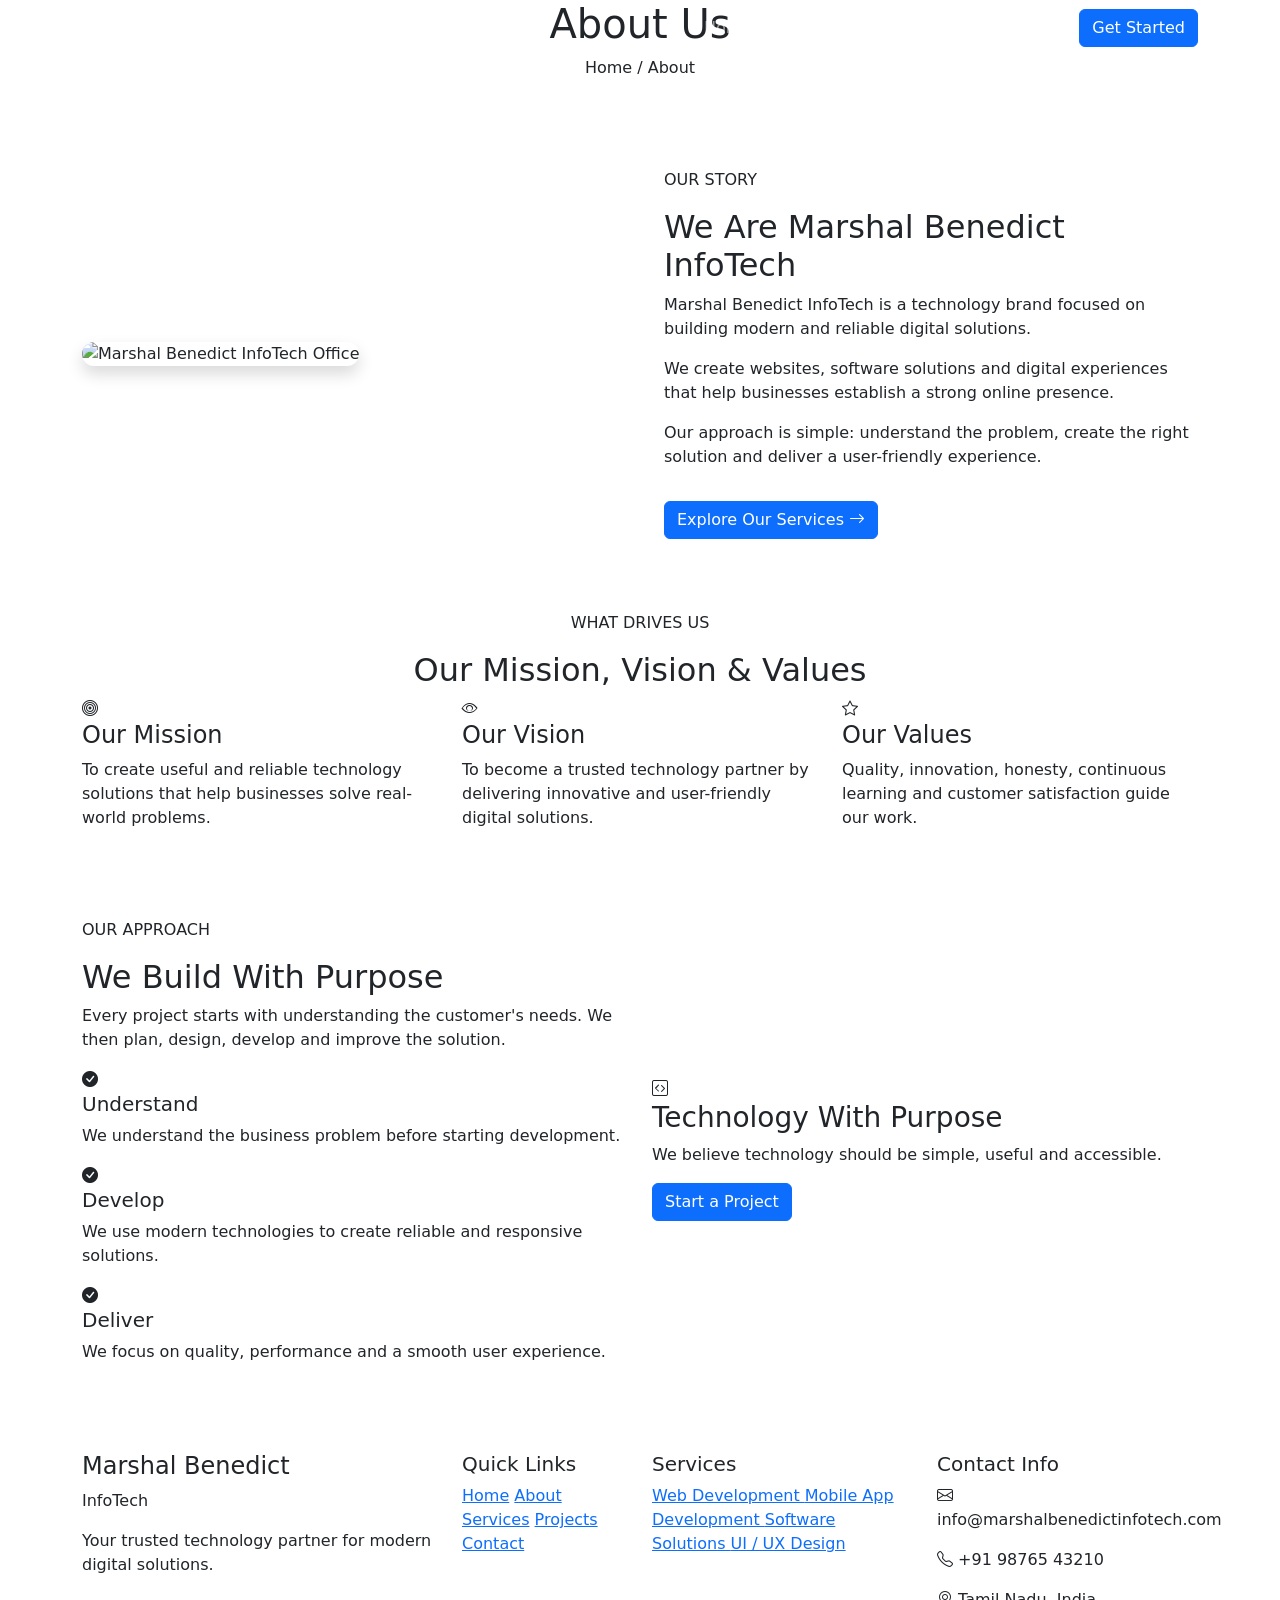
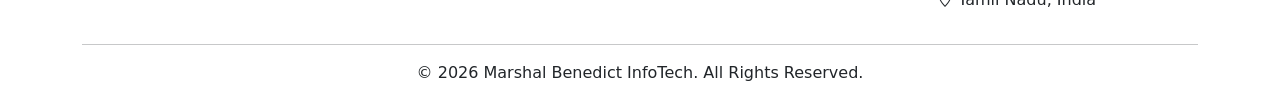
==== about.html @ 4720e144 "Add files via upload" ====
<!DOCTYPE html>
<html lang="en">

<head>

    <meta charset="UTF-8">

    <meta name="viewport"
          content="width=device-width, initial-scale=1.0">

    <title>About Us - Marshal Benedict InfoTech</title>

    <!-- Bootstrap CSS -->
    <link
        href="https://cdn.jsdelivr.net/npm/bootstrap@5.3.3/dist/css/bootstrap.min.css"
        rel="stylesheet">

    <!-- Bootstrap Icons -->
    <link
        rel="stylesheet"
        href="https://cdn.jsdelivr.net/npm/bootstrap-icons@1.11.3/font/bootstrap-icons.min.css">

    <!-- Custom CSS -->
    <link rel="stylesheet" href="css/style.css">

</head>


<body>


<!-- ==================================================
     NAVBAR
================================================== -->

<nav class="navbar navbar-expand-lg navbar-dark fixed-top">

    <div class="container">

        <a class="navbar-brand"
           href="index.html">

            <span class="brand-mb">MB</span>

            <span class="brand-text">
                Marshal Benedict
                <small>InfoTech</small>
            </span>

        </a>


        <button class="navbar-toggler"
                type="button"
                data-bs-toggle="collapse"
                data-bs-target="#mainNavbar">

            <span class="navbar-toggler-icon"></span>

        </button>


        <div class="collapse navbar-collapse"
             id="mainNavbar">

            <ul class="navbar-nav ms-auto align-items-lg-center">

                <li class="nav-item">

                    <a class="nav-link"
                       href="index.html">
                        Home
                    </a>

                </li>


                <li class="nav-item">

                    <a class="nav-link active"
                       href="about.html">
                        About
                    </a>

                </li>


                <li class="nav-item">

                    <a class="nav-link"
                       href="services.html">
                        Services
                    </a>

                </li>


                <li class="nav-item">

                    <a class="nav-link"
                       href="projects.html">
                        Projects
                    </a>

                </li>


                <li class="nav-item">

                    <a class="nav-link"
                       href="contact.html">
                        Contact
                    </a>

                </li>


                <li class="nav-item ms-lg-3">

                    <a class="btn btn-primary navbar-btn"
                       href="contact.html">

                        Get Started

                    </a>

                </li>

            </ul>

        </div>

    </div>

</nav>



<!-- ==================================================
     PAGE HEADER
================================================== -->

<section class="page-header">

    <div class="container">

        <div class="text-center">

            <h1>
                About Us
            </h1>

            <p>
                Home / About
            </p>

        </div>

    </div>

</section>



<!-- ==================================================
     ABOUT INTRO
================================================== -->

<section class="py-5">

    <div class="container py-4">

        <div class="row align-items-center g-5">


            <!-- Image -->

            <div class="col-lg-6">

                <img
                    src="https://images.unsplash.com/photo-1497366811353-6870744d04b2?auto=format&fit=crop&w=1000&q=80"
                    class="img-fluid rounded-4 shadow"
                    alt="Marshal Benedict InfoTech Office">

            </div>


            <!-- Content -->

            <div class="col-lg-6">

                <p class="section-subtitle">
                    OUR STORY
                </p>

                <h2>
                    We Are Marshal Benedict InfoTech
                </h2>

                <p>
                    Marshal Benedict InfoTech is a technology
                    brand focused on building modern and
                    reliable digital solutions.
                </p>

                <p>
                    We create websites, software solutions
                    and digital experiences that help
                    businesses establish a strong online
                    presence.
                </p>

                <p>
                    Our approach is simple: understand the
                    problem, create the right solution and
                    deliver a user-friendly experience.
                </p>


                <a href="services.html"
                   class="btn btn-primary mt-3">

                    Explore Our Services

                    <i class="bi bi-arrow-right"></i>

                </a>

            </div>

        </div>

    </div>

</section>



<!-- ==================================================
     MISSION / VISION / VALUES
================================================== -->

<section class="why-us">

    <div class="container">

        <div class="section-heading text-center">

            <p class="section-subtitle">
                WHAT DRIVES US
            </p>

            <h2>
                Our Mission, Vision & Values
            </h2>

        </div>


        <div class="row g-4">


            <!-- Mission -->

            <div class="col-md-4">

                <div class="service-card">

                    <div class="service-icon">

                        <i class="bi bi-bullseye"></i>

                    </div>

                    <h4>
                        Our Mission
                    </h4>

                    <p>
                        To create useful and reliable technology
                        solutions that help businesses solve
                        real-world problems.
                    </p>

                </div>

            </div>


            <!-- Vision -->

            <div class="col-md-4">

                <div class="service-card">

                    <div class="service-icon">

                        <i class="bi bi-eye"></i>

                    </div>

                    <h4>
                        Our Vision
                    </h4>

                    <p>
                        To become a trusted technology partner
                        by delivering innovative and user-friendly
                        digital solutions.
                    </p>

                </div>

            </div>


            <!-- Values -->

            <div class="col-md-4">

                <div class="service-card">

                    <div class="service-icon">

                        <i class="bi bi-star"></i>

                    </div>

                    <h4>
                        Our Values
                    </h4>

                    <p>
                        Quality, innovation, honesty, continuous
                        learning and customer satisfaction guide
                        our work.
                    </p>

                </div>

            </div>


        </div>

    </div>

</section>



<!-- ==================================================
     WHY WORK WITH US
================================================== -->

<section class="py-5">

    <div class="container py-4">

        <div class="row align-items-center">


            <div class="col-lg-6">

                <p class="section-subtitle">
                    OUR APPROACH
                </p>

                <h2>
                    We Build With Purpose
                </h2>

                <p>
                    Every project starts with understanding
                    the customer's needs. We then plan,
                    design, develop and improve the solution.
                </p>


                <div class="feature-item">

                    <i class="bi bi-check-circle-fill"></i>

                    <div>

                        <h5>
                            Understand
                        </h5>

                        <p>
                            We understand the business problem
                            before starting development.
                        </p>

                    </div>

                </div>


                <div class="feature-item">

                    <i class="bi bi-check-circle-fill"></i>

                    <div>

                        <h5>
                            Develop
                        </h5>

                        <p>
                            We use modern technologies to create
                            reliable and responsive solutions.
                        </p>

                    </div>

                </div>


                <div class="feature-item">

                    <i class="bi bi-check-circle-fill"></i>

                    <div>

                        <h5>
                            Deliver
                        </h5>

                        <p>
                            We focus on quality, performance and
                            a smooth user experience.
                        </p>

                    </div>

                </div>

            </div>


            <div class="col-lg-6">

                <div class="info-box">

                    <i class="bi bi-code-square"></i>

                    <h3>
                        Technology With Purpose
                    </h3>

                    <p>
                        We believe technology should be simple,
                        useful and accessible.
                    </p>

                    <a href="contact.html"
                       class="btn btn-primary">

                        Start a Project

                    </a>

                </div>

            </div>


        </div>

    </div>

</section>



<!-- ==================================================
     FOOTER
================================================== -->

<footer class="footer">

    <div class="container">

        <div class="row g-4">


            <!-- Company -->

            <div class="col-lg-4">

                <h4>
                    Marshal Benedict
                </h4>

                <p class="footer-brand">
                    InfoTech
                </p>

                <p>
                    Your trusted technology partner for
                    modern digital solutions.
                </p>

            </div>


            <!-- Quick Links -->

            <div class="col-md-4 col-lg-2">

                <h5>
                    Quick Links
                </h5>

                <a href="index.html">Home</a>

                <a href="about.html">About</a>

                <a href="services.html">Services</a>

                <a href="projects.html">Projects</a>

                <a href="contact.html">Contact</a>

            </div>


            <!-- Services -->

            <div class="col-md-4 col-lg-3">

                <h5>
                    Services
                </h5>

                <a href="services.html">
                    Web Development
                </a>

                <a href="services.html">
                    Mobile App Development
                </a>

                <a href="services.html">
                    Software Solutions
                </a>

                <a href="services.html">
                    UI / UX Design
                </a>

            </div>


            <!-- Contact -->

            <div class="col-md-4 col-lg-3">

                <h5>
                    Contact Info
                </h5>

                <p>
                    <i class="bi bi-envelope"></i>
                    info@marshalbenedictinfotech.com
                </p>

                <p>
                    <i class="bi bi-telephone"></i>
                    +91 98765 43210
                </p>

                <p>
                    <i class="bi bi-geo-alt"></i>
                    Tamil Nadu, India
                </p>

            </div>


        </div>


        <hr>


        <div class="text-center">

            <p class="mb-0">

                © 2026 Marshal Benedict InfoTech.
                All Rights Reserved.

            </p>

        </div>

    </div>

</footer>



<!-- Bootstrap JS -->

<script
    src="https://cdn.jsdelivr.net/npm/bootstrap@5.3.3/dist/js/bootstrap.bundle.min.js">
</script>


<!-- Custom JS -->

<script src="js/script.js"></script>


</body>

</html>
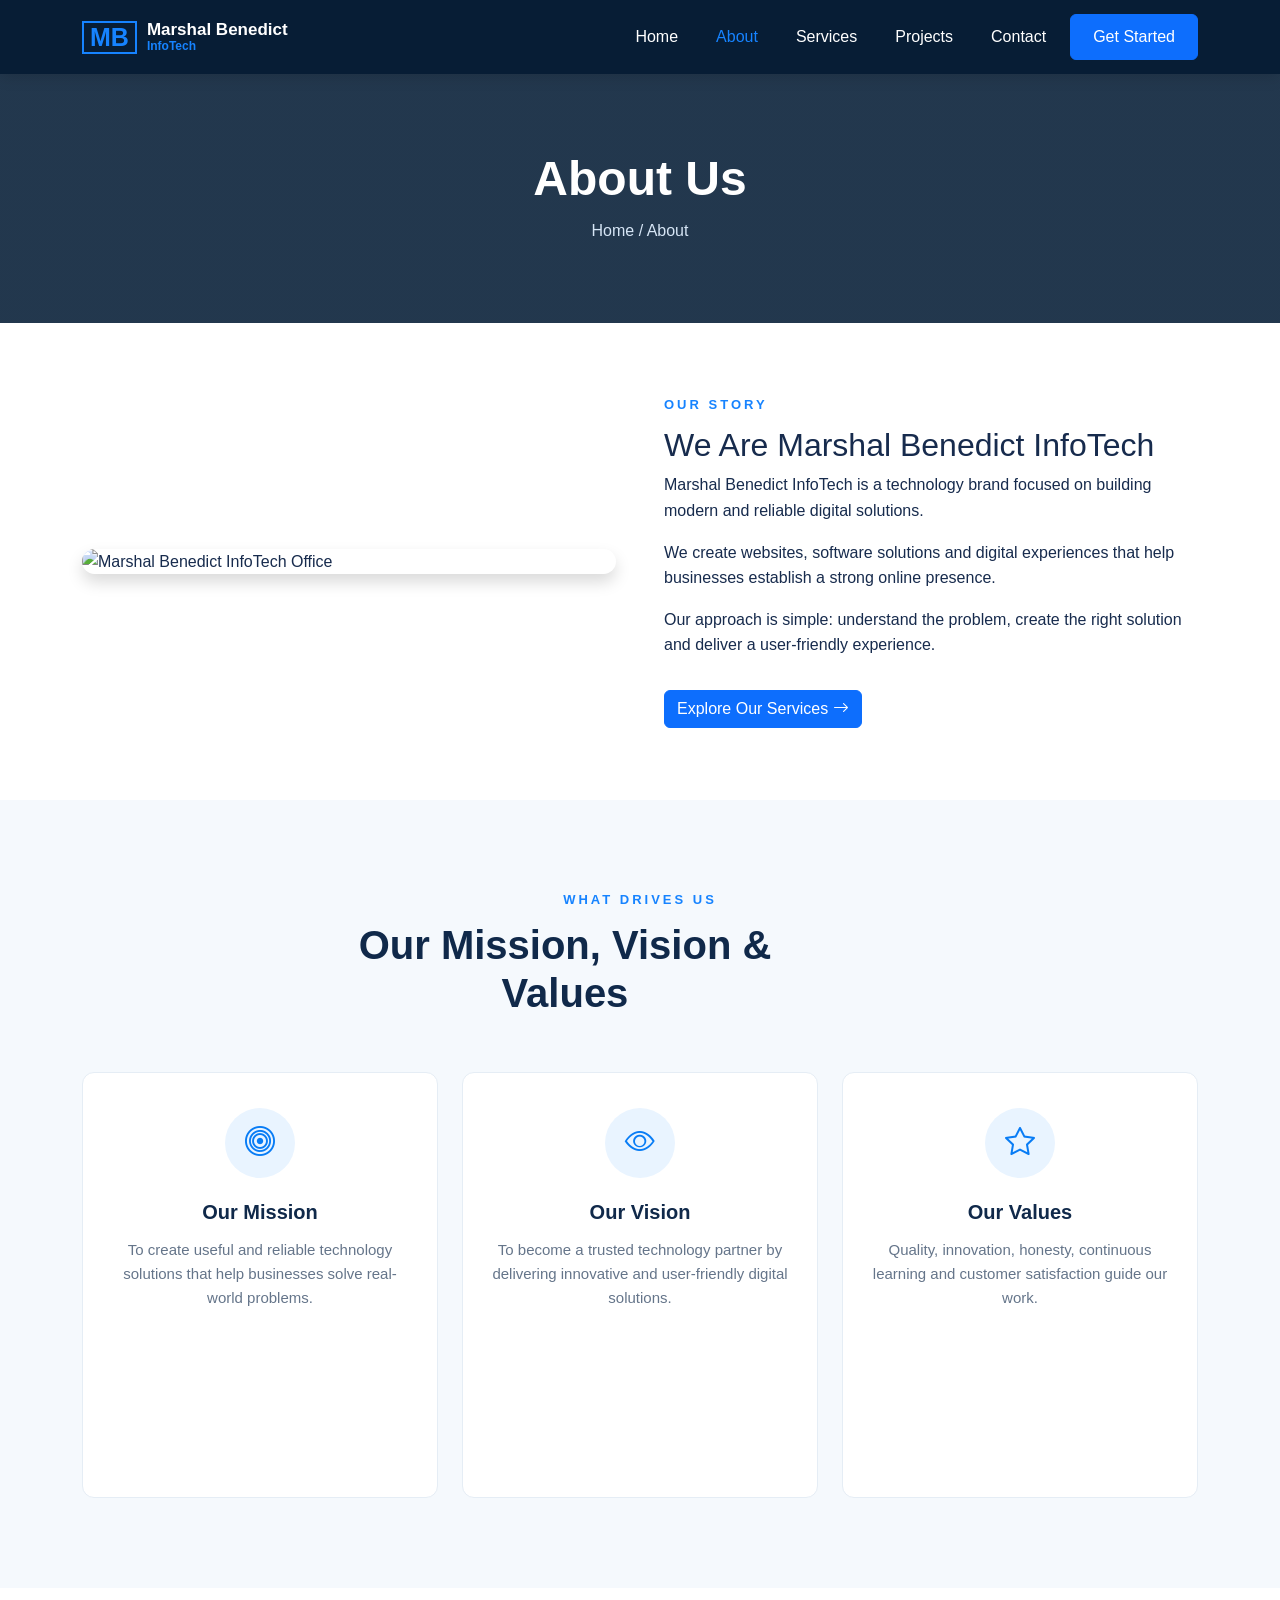
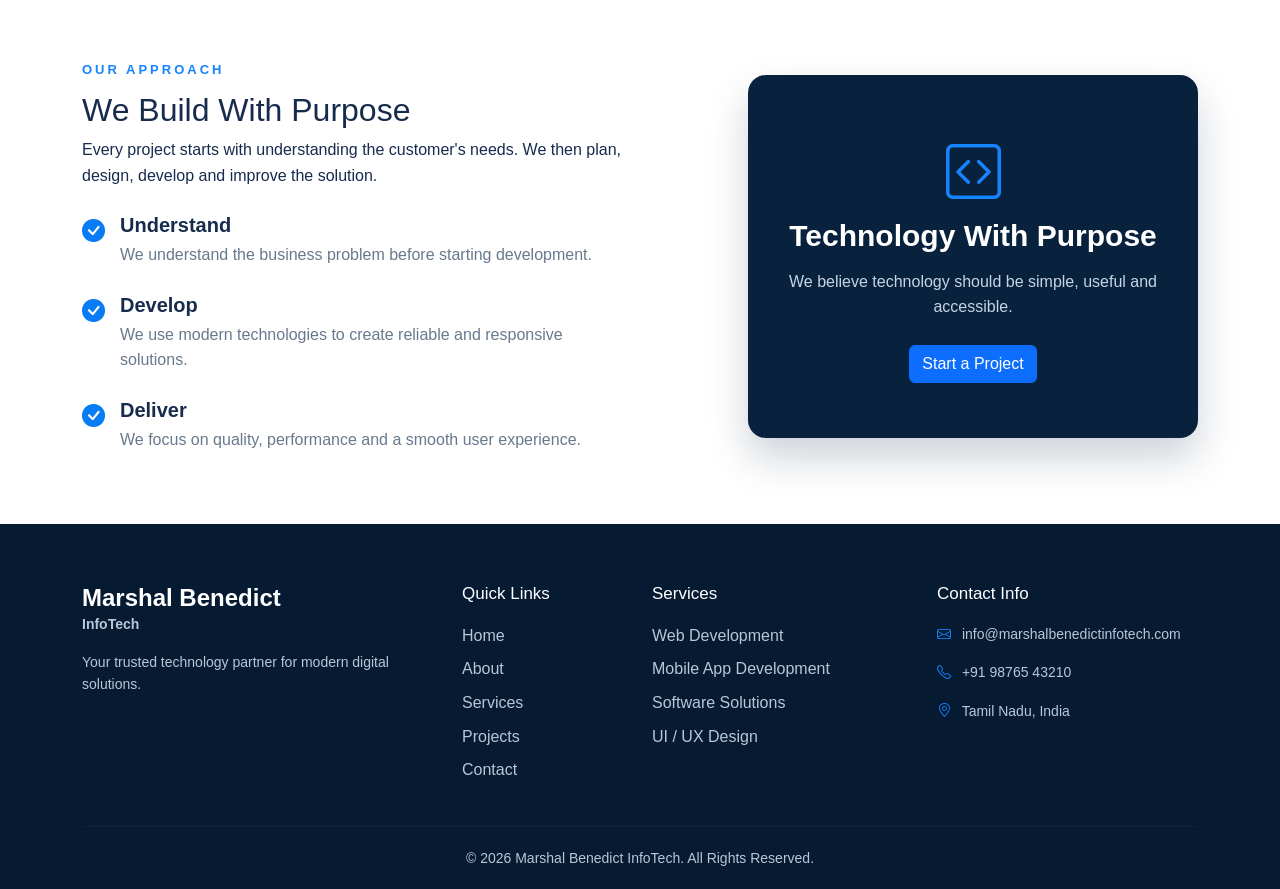
==== commit 9db3a015: "Update about.html" ====
--- a/about.html
+++ b/about.html
@@ -21,7 +21,7 @@
         href="https://cdn.jsdelivr.net/npm/bootstrap-icons@1.11.3/font/bootstrap-icons.min.css">
 
     <!-- Custom CSS -->
-    <link rel="stylesheet" href="css/style.css">
+    <link rel="stylesheet" href="style.css">
 
 </head>
 
@@ -616,4 +616,4 @@
 
 </body>
 
-</html>+</html>
--- a/style.css
+++ b/style.css
@@ -0,0 +1,532 @@
+/* ==================================================
+   GENERAL
+================================================== */
+
+* {
+    margin: 0;
+    padding: 0;
+    box-sizing: border-box;
+}
+
+html {
+    scroll-behavior: smooth;
+}
+
+body {
+    font-family: Arial, Helvetica, sans-serif;
+    color: #172b4d;
+    line-height: 1.6;
+    background: #ffffff;
+}
+
+a {
+    text-decoration: none;
+}
+
+img {
+    max-width: 100%;
+    display: block;
+}
+
+
+/* ==================================================
+   NAVBAR
+================================================== */
+
+.navbar {
+    background: #071d35;
+    padding: 14px 0;
+    box-shadow: 0 2px 15px rgba(0, 0, 0, 0.15);
+}
+
+.navbar-brand {
+    display: flex;
+    align-items: center;
+    gap: 10px;
+    color: #ffffff !important;
+    font-weight: 700;
+}
+
+.brand-mb {
+    font-size: 25px;
+    font-weight: 800;
+    color: #1683ff;
+    border: 2px solid #1683ff;
+    padding: 2px 6px;
+    line-height: 1;
+}
+
+.brand-text {
+    font-size: 17px;
+    line-height: 1.1;
+}
+
+.brand-text small {
+    display: block;
+    color: #1683ff;
+    font-size: 12px;
+}
+
+.navbar .nav-link {
+    color: #ffffff !important;
+    font-weight: 500;
+    margin-left: 22px;
+    transition: 0.3s;
+}
+
+.navbar .nav-link:hover,
+.navbar .nav-link.active {
+    color: #1683ff !important;
+}
+
+.navbar-btn {
+    padding: 10px 22px;
+    border-radius: 6px;
+}
+
+
+/* ==================================================
+   HERO SECTION
+================================================== */
+
+.hero-section {
+    min-height: 680px;
+    padding: 130px 0 80px;
+    display: flex;
+    align-items: center;
+    background: linear-gradient(
+        120deg,
+        #eef7ff 0%,
+        #ffffff 55%,
+        #e8f4ff 100%
+    );
+}
+
+.hero-subtitle {
+    color: #1683ff;
+    font-size: 14px;
+    font-weight: 700;
+    letter-spacing: 3px;
+    margin-bottom: 18px;
+}
+
+.hero-section h1 {
+    font-size: 62px;
+    font-weight: 800;
+    line-height: 1.1;
+    color: #10294a;
+    margin-bottom: 25px;
+}
+
+.hero-section h1 span {
+    display: block;
+    color: #087cf5;
+}
+
+.hero-description {
+    max-width: 560px;
+    color: #52657d;
+    font-size: 18px;
+    margin-bottom: 30px;
+}
+
+.hero-buttons .btn {
+    margin-right: 12px;
+    padding: 13px 25px;
+    border-radius: 7px;
+    font-weight: 600;
+}
+
+.hero-image {
+    padding: 20px;
+}
+
+.hero-image img {
+    width: 100%;
+    height: 400px;
+    object-fit: cover;
+    border-radius: 18px;
+    box-shadow: 0 15px 40px rgba(0, 40, 80, 0.18);
+}
+
+
+/* ==================================================
+   COMMON SECTION
+================================================== */
+
+.services-preview,
+.why-us {
+    padding: 90px 0;
+}
+
+.section-heading {
+    max-width: 700px;
+    margin: 0 auto 55px;
+}
+
+.section-subtitle {
+    color: #1683ff;
+    font-size: 13px;
+    font-weight: 700;
+    letter-spacing: 3px;
+    margin-bottom: 10px;
+}
+
+.section-heading h2,
+.why-us h2 {
+    font-size: 40px;
+    font-weight: 800;
+    color: #10294a;
+    margin-bottom: 15px;
+}
+
+.section-heading > p:last-child {
+    color: #63748a;
+}
+
+
+/* ==================================================
+   SERVICE CARDS
+================================================== */
+
+.service-card {
+    height: 100%;
+    padding: 35px 25px;
+    text-align: center;
+    background: #ffffff;
+    border: 1px solid #e5edf5;
+    border-radius: 12px;
+    transition: 0.3s;
+}
+
+.service-card:hover {
+    transform: translateY(-8px);
+    box-shadow: 0 15px 35px rgba(0, 70, 140, 0.12);
+    border-color: #b9dcff;
+}
+
+.service-icon {
+    width: 70px;
+    height: 70px;
+    margin: 0 auto 22px;
+    display: flex;
+    align-items: center;
+    justify-content: center;
+    border-radius: 50%;
+    background: #e9f4ff;
+    color: #087cf5;
+    font-size: 30px;
+}
+
+.service-card h4 {
+    font-size: 20px;
+    font-weight: 700;
+    color: #10294a;
+    margin-bottom: 14px;
+}
+
+.service-card p {
+    color: #65758a;
+    font-size: 15px;
+    margin-bottom: 0;
+}
+
+
+/* ==================================================
+   WHY US
+================================================== */
+
+.why-us {
+    background: #f5f9fd;
+}
+
+.why-us > .container > .row {
+    min-height: 450px;
+}
+
+.why-us h2 {
+    max-width: 550px;
+}
+
+.why-us > .container > .row > .col-lg-6:first-child > p {
+    max-width: 570px;
+    color: #63748a;
+}
+
+.feature-item {
+    display: flex;
+    gap: 15px;
+    margin-top: 25px;
+}
+
+.feature-item > i {
+    color: #087cf5;
+    font-size: 23px;
+}
+
+.feature-item h5 {
+    font-weight: 700;
+    margin-bottom: 5px;
+}
+
+.feature-item p {
+    color: #68798d;
+    margin-bottom: 0;
+}
+
+.info-box {
+    margin-left: auto;
+    max-width: 450px;
+    padding: 55px 40px;
+    text-align: center;
+    color: #ffffff;
+    background: #08213c;
+    border-radius: 18px;
+    box-shadow: 0 20px 40px rgba(0, 30, 60, 0.2);
+}
+
+.info-box > i {
+    font-size: 55px;
+    color: #1683ff;
+    margin-bottom: 20px;
+}
+
+.info-box h3 {
+    font-size: 30px;
+    font-weight: 700;
+    margin-bottom: 15px;
+}
+
+.info-box p {
+    color: #c6d5e5;
+    margin-bottom: 25px;
+}
+
+
+/* ==================================================
+   CTA
+================================================== */
+
+.cta-section {
+    padding: 80px 0;
+    background: linear-gradient(
+        135deg,
+        #087cf5,
+        #064b9b
+    );
+    color: #ffffff;
+}
+
+.cta-section h2 {
+    font-size: 40px;
+    font-weight: 800;
+    margin-bottom: 12px;
+}
+
+.cta-section p {
+    font-size: 18px;
+    margin-bottom: 25px;
+}
+
+.cta-section .btn {
+    padding: 12px 28px;
+    border-radius: 7px;
+    font-weight: 600;
+}
+
+
+/* ==================================================
+   FOOTER
+================================================== */
+
+.footer {
+    padding: 60px 0 20px;
+    color: #c5d4e3;
+    background: #061b32;
+}
+
+.footer h4 {
+    color: #ffffff;
+    font-weight: 700;
+    margin-bottom: 0;
+}
+
+.footer-brand {
+    color: #1683ff;
+    font-weight: 700;
+    margin-bottom: 15px;
+}
+
+.footer h5 {
+    color: #ffffff;
+    font-size: 17px;
+    margin-bottom: 18px;
+}
+
+.footer a {
+    display: block;
+    color: #b7c7d8;
+    margin-bottom: 8px;
+    transition: 0.3s;
+}
+
+.footer a:hover {
+    color: #1683ff;
+}
+
+.footer p {
+    color: #b7c7d8;
+    font-size: 14px;
+}
+
+.footer hr {
+    border-color: #294158;
+    margin: 35px 0 20px;
+}
+
+.footer i {
+    color: #1683ff;
+    margin-right: 7px;
+}
+
+
+/* ==================================================
+   PAGE HEADER
+   For About / Services / Projects / Contact
+================================================== */
+
+.page-header {
+    padding: 150px 0 80px;
+    color: #ffffff;
+    background:
+        linear-gradient(
+            rgba(4, 28, 53, 0.88),
+            rgba(4, 28, 53, 0.88)
+        ),
+        url("https://images.unsplash.com/photo-1497366754035-f200968a6e72?auto=format&fit=crop&w=1600&q=80");
+
+    background-size: cover;
+    background-position: center;
+}
+
+.page-header h1 {
+    font-size: 48px;
+    font-weight: 800;
+    margin-bottom: 10px;
+}
+
+.page-header p {
+    color: #d6e5f5;
+    margin-bottom: 0;
+}
+
+
+/* ==================================================
+   BOOTSTRAP CARD IMPROVEMENT
+================================================== */
+
+.card {
+    border: 1px solid #e5edf5;
+    border-radius: 12px;
+    overflow: hidden;
+    transition: 0.3s;
+}
+
+.card:hover {
+    transform: translateY(-5px);
+}
+
+.card-title {
+    color: #10294a;
+    font-weight: 700;
+}
+
+.card-text {
+    color: #63748a;
+}
+.project-image {
+    width: 100%;
+    height: 220px;
+    object-fit: cover;
+    display: block;
+}
+
+/* ==================================================
+   RESPONSIVE DESIGN
+================================================== */
+
+@media (max-width: 991px) {
+
+    .navbar .nav-link {
+        margin-left: 0;
+        padding: 10px 0;
+    }
+
+    .navbar-btn {
+        margin-top: 10px;
+    }
+
+    .hero-section {
+        padding-top: 120px;
+    }
+
+    .hero-section h1 {
+        font-size: 50px;
+    }
+
+    .hero-image {
+        margin-top: 45px;
+    }
+
+    .info-box {
+        margin: 45px auto 0;
+    }
+}
+
+
+@media (max-width: 767px) {
+
+    .hero-section {
+        min-height: auto;
+        padding: 120px 0 60px;
+    }
+
+    .hero-section h1 {
+        font-size: 42px;
+    }
+
+    .hero-description {
+        font-size: 16px;
+    }
+
+    .hero-image img {
+        height: 280px;
+    }
+
+    .services-preview,
+    .why-us {
+        padding: 65px 0;
+    }
+
+    .section-heading h2,
+    .why-us h2 {
+        font-size: 32px;
+    }
+
+    .cta-section h2 {
+        font-size: 32px;
+    }
+
+    .page-header {
+        padding: 125px 0 65px;
+    }
+
+    .page-header h1 {
+        font-size: 38px;
+    }
+
+    .footer {
+        text-align: center;
+    }
+
+}
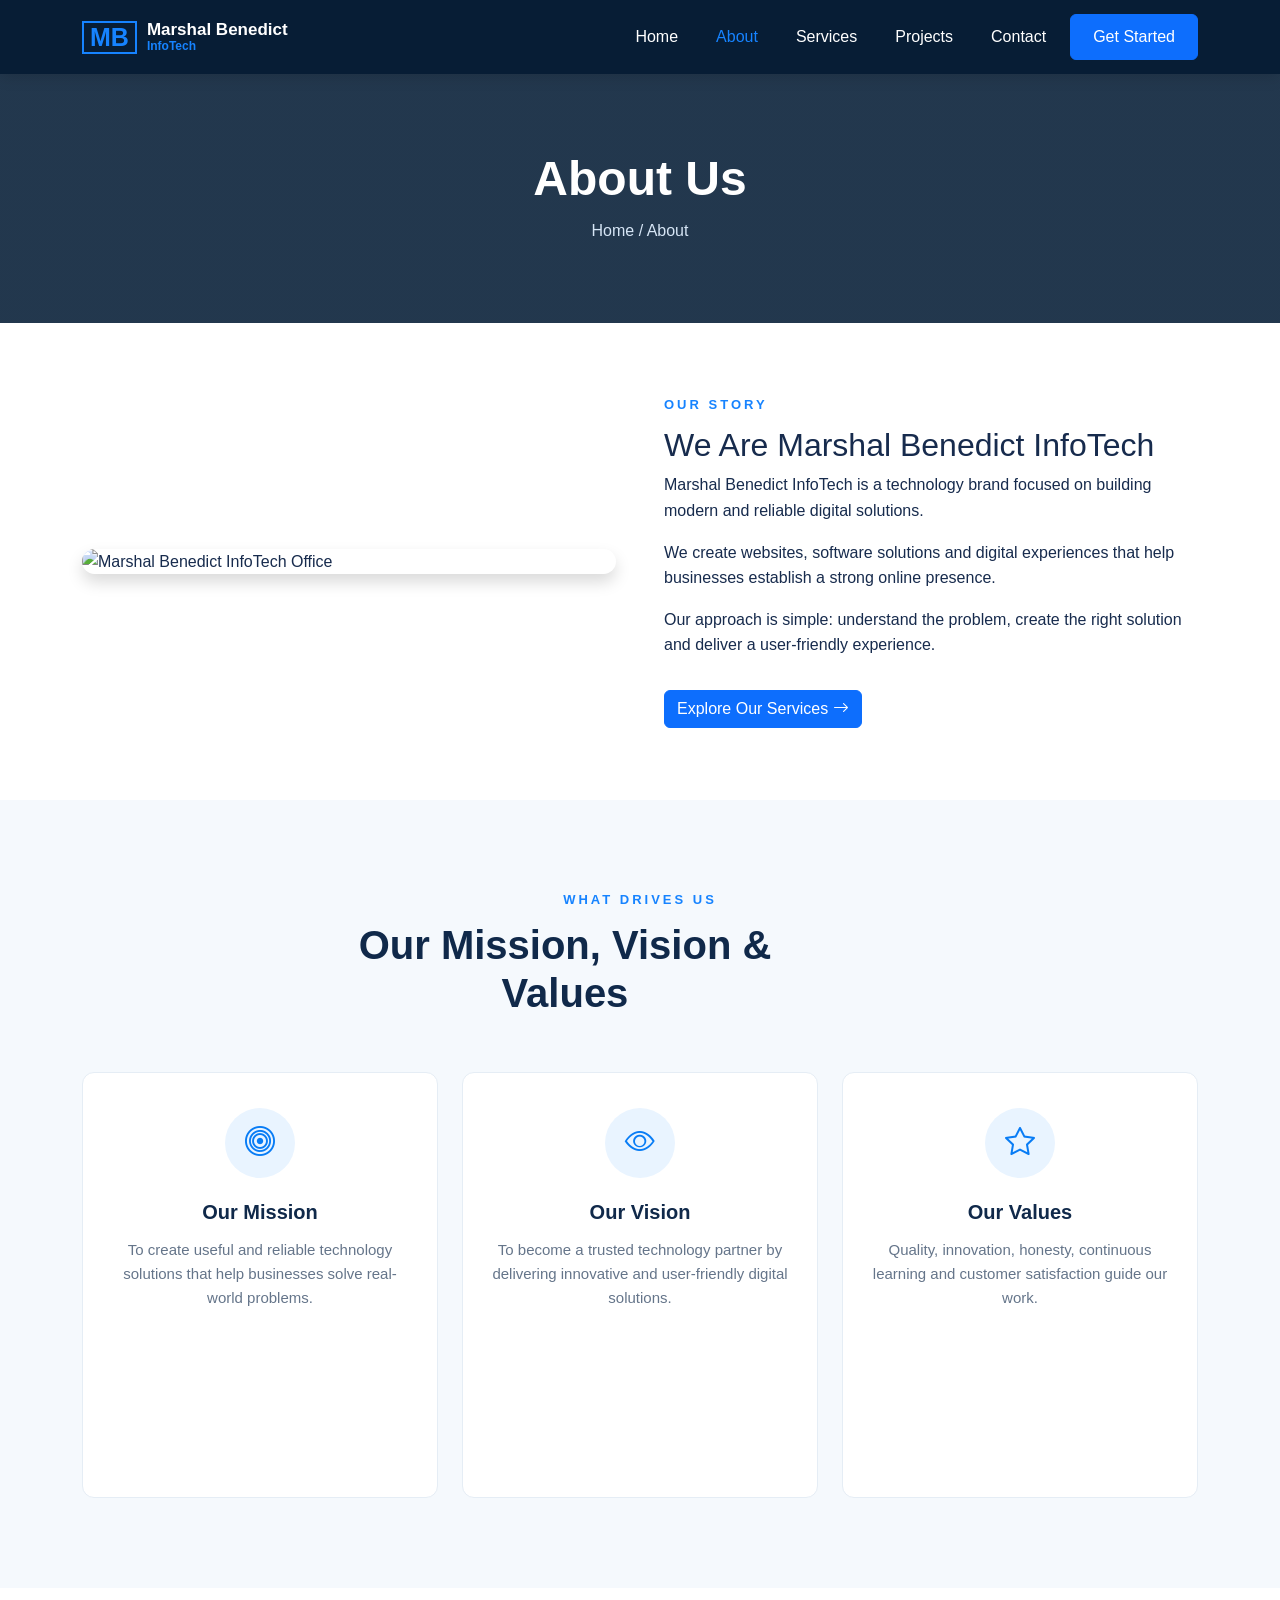
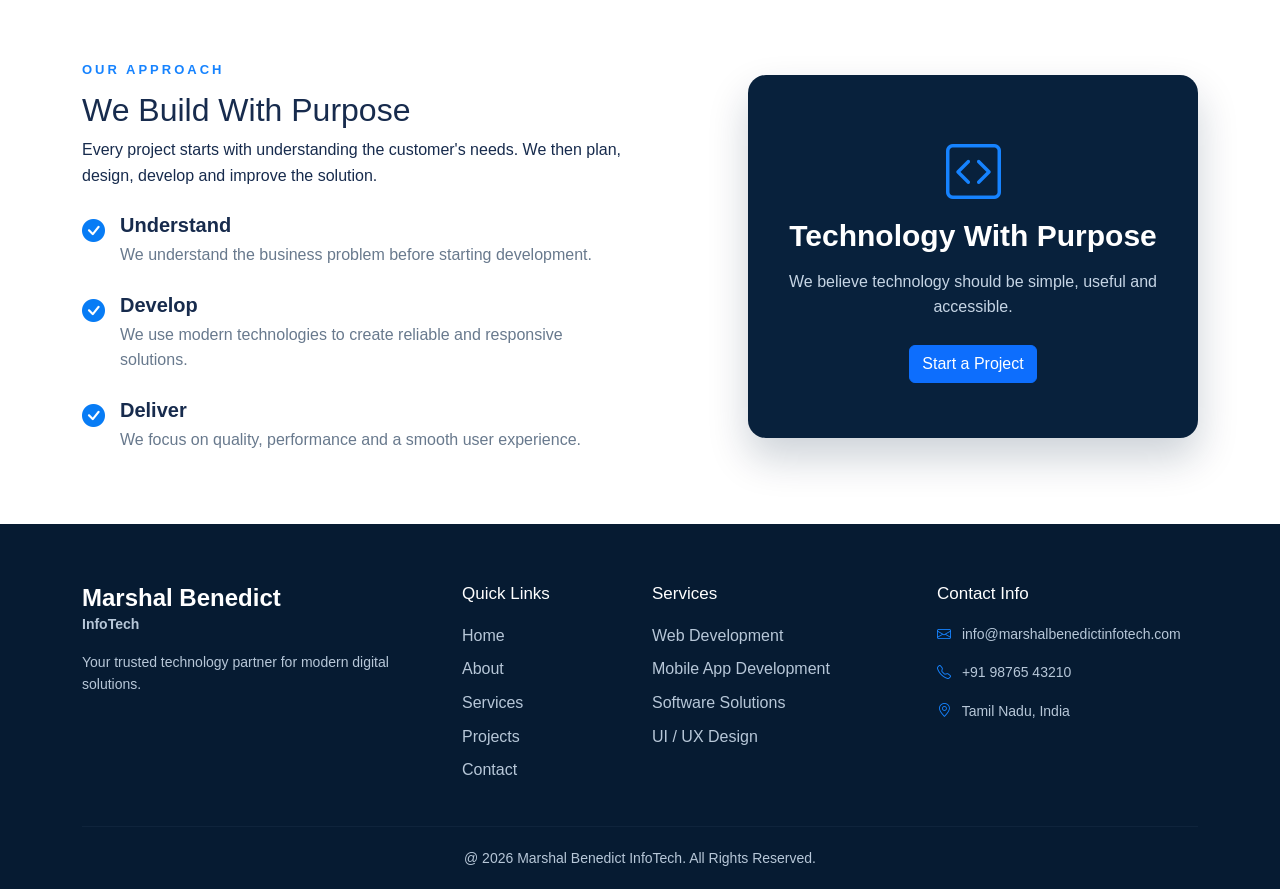
==== commit d174a36a: "Update about.html" ====
--- a/about.html
+++ b/about.html
@@ -589,7 +589,7 @@
 
             <p class="mb-0">
 
-                © 2026 Marshal Benedict InfoTech.
+                @ 2026 Marshal Benedict InfoTech.
                 All Rights Reserved.
 
             </p>
--- a/style.css
+++ b/style.css
@@ -529,4 +529,4 @@
         text-align: center;
     }
 
-}+}
